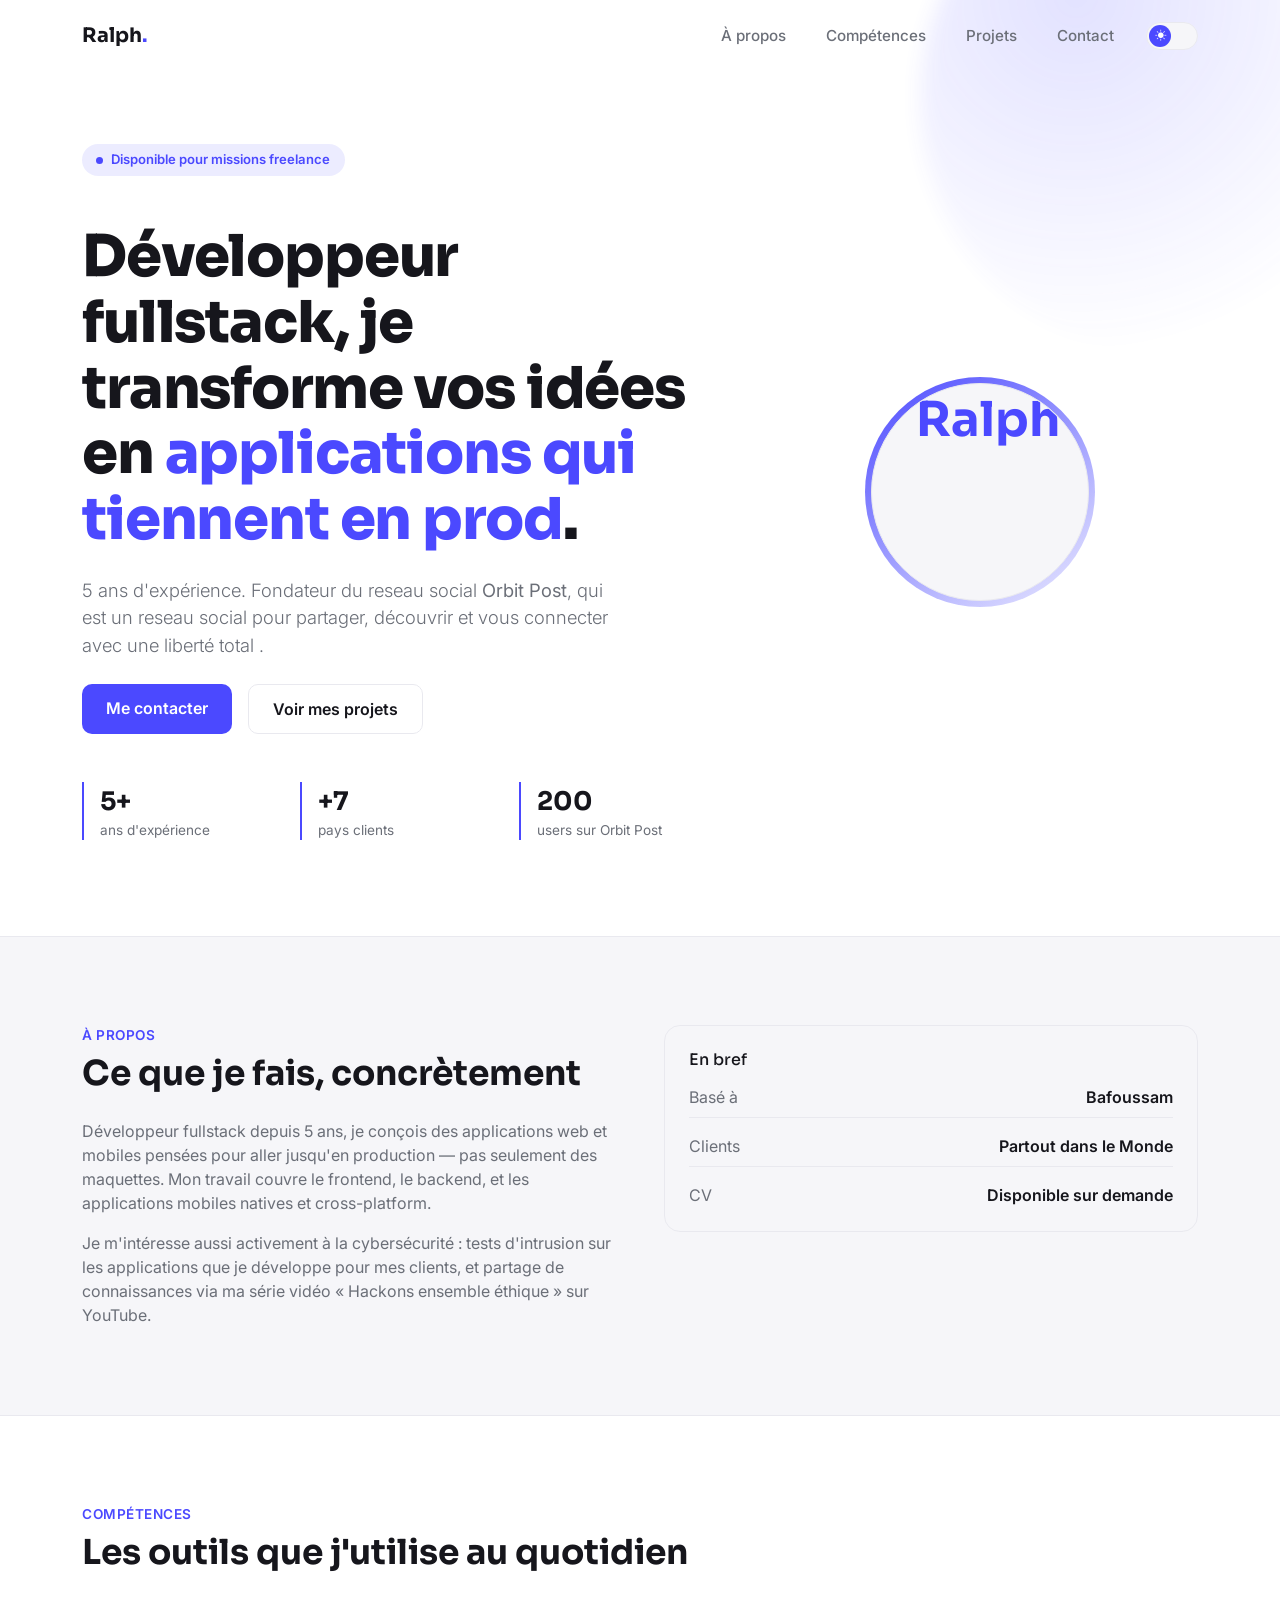
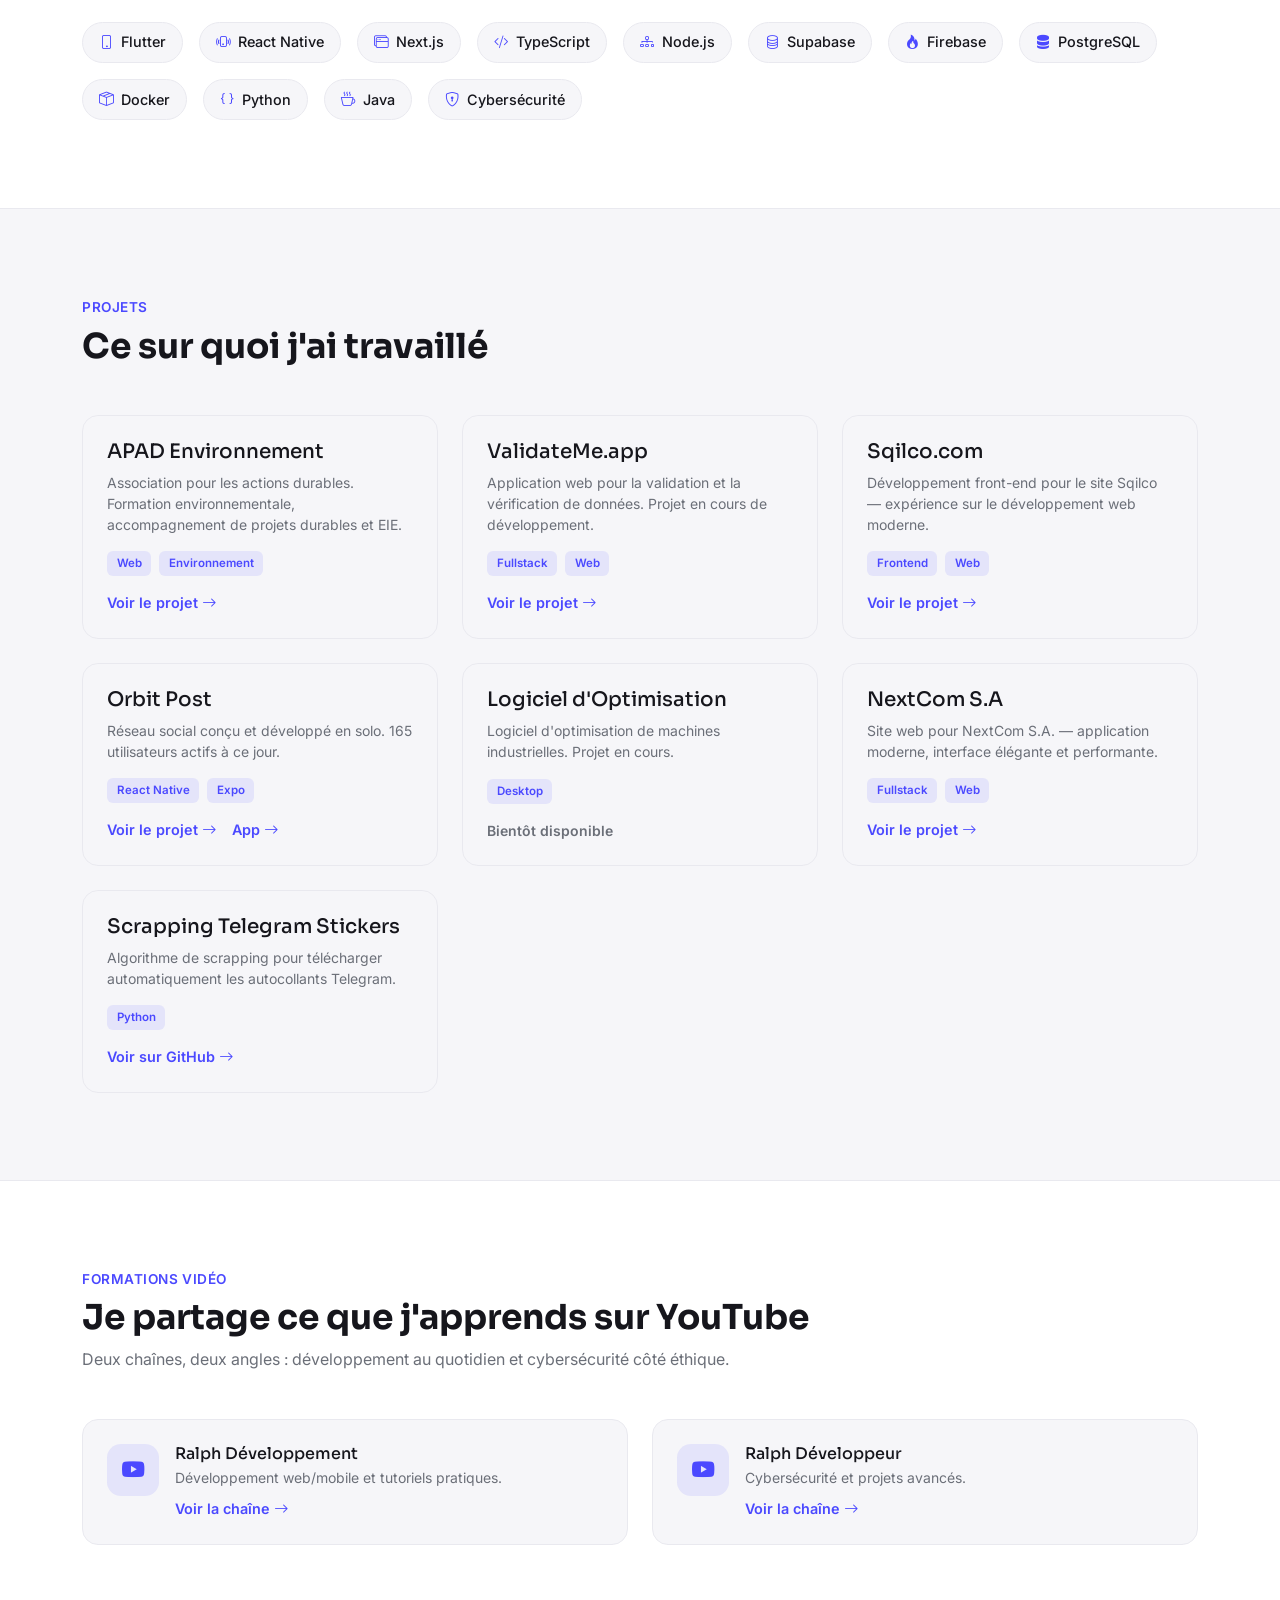
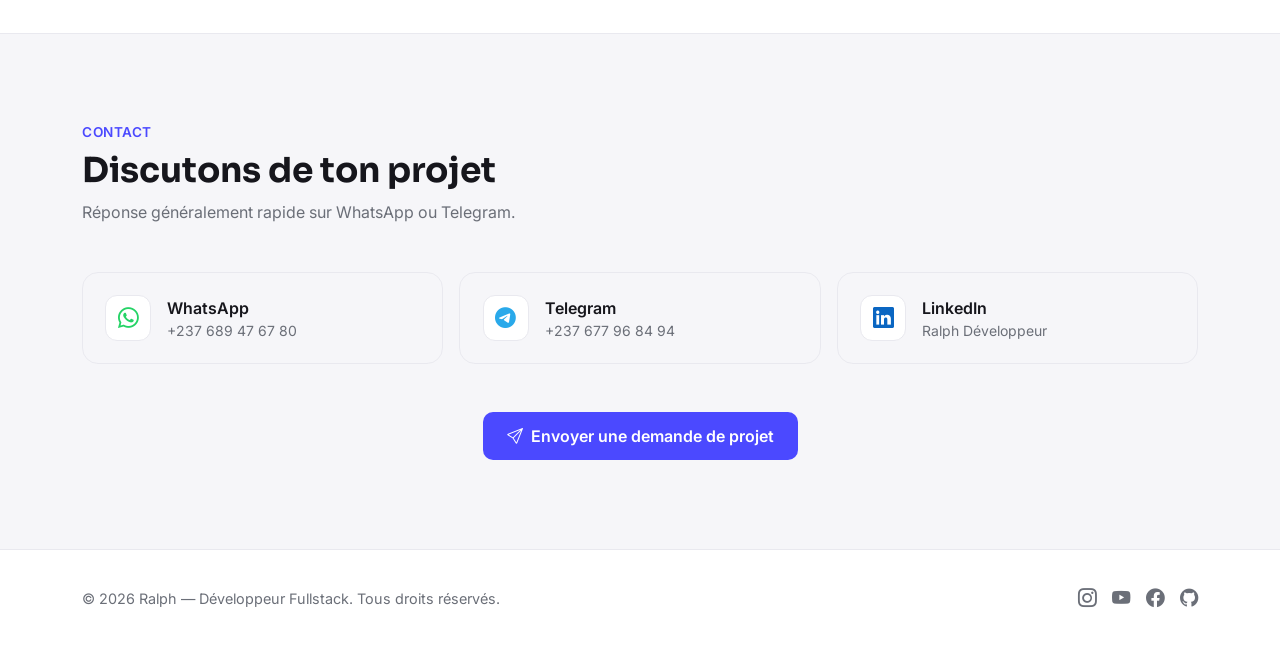
==== index.html @ c20c2f6a "mise a jour sur le SEO" ====
<!DOCTYPE html>
<html lang="fr" data-bs-theme="light">
<head>
<meta charset="UTF-8">
<meta name="viewport" content="width=device-width, initial-scale=1.0">
<title>Ralph — Développeur Fullstack Web & Mobile | Orbit Post</title>
<meta name="description" content="Développeur Fullstack, 5 ans d'expérience. Flutter, React Native, Next.js, Supabase. Fondateur du réseau social Orbit Post.">
<meta name="keywords" content="développeur fullstack Cameroun, expert Flutter, React Native developer, Orbit Post, développeur freelance Afrique">
<meta name="author" content="Ralph">

<meta name="robots" content="index, follow, max-image-preview:large, max-snippet:-1, max-video-preview:-1">
<meta name="googlebot" content="index, follow">

<link rel="canonical" href="https://ralphdeveloppeur.vercel.app">

<link rel="icon" type="image/png" href="/favicon.png">
<meta property="og:type" content="website">
<meta property="og:title" content="Ralph — Développeur Fullstack Web & Mobile">
<meta property="og:description" content="5 ans d'expérience. Flutter, React Native, Next.js, Supabase. Fondateur du reseau social orbit post .">
<meta property="og:url" content="https://ralphdeveloppeur.vercel.app">
<meta property="og:image" content="https://ralphdeveloppeur.vercel.app/images/ralph.png">
<meta property="og:locale" content="fr_FR">
<meta property="og:site_name" content="Portfolio de Ralph">

<!-- Twitter Card -->
<meta name="twitter:card" content="summary_large_image">
<meta name="twitter:title" content="Ralph — Développeur Fullstack Web & Mobile">
<meta name="twitter:description" content="5 ans d'expérience. Flutter, React Native, Next.js, Supabase.">
<meta name="twitter:image" content="https://ralphdeveloppeur.vercel.app/images/ralph.png">

<!-- Preload / preconnect déjà présents pour les polices : à garder -->

<!-- Données structurées JSON-LD -->
<script type="application/ld+json">
{
  "@context": "https://schema.org",
  "@type": "Person",
  "name": "Ralph",
  "url": "https://ralphdeveloppeur.vercel.app",
  "image": "https://ralphdeveloppeur.vercel.app/images/ralph.png",
  "jobTitle": "Développeur Fullstack Web & Mobile",
  "worksFor": {
    "@type": "Organization",
    "name": "orbit post",
    "url": "http://orbitpost.vercel.app"
  },
  "address": {
    "@type": "PostalAddress",
    "addressLocality": "Bafoussam / Yaoundé",
    "addressCountry": "CM"
  },
  "sameAs": [
    "https://www.linkedin.com/posts/ralph-d%C3%A9veloppeur-b97b18276_developpeurweb-developpeurmobile-fullstackdeveloper-activity-7407024908666421249-piiA?originalSubdomain=fr",
    "https://github.com/ralph123dev",
    "https://www.instagram.com/ralph_deveveloppeur",
    "https://www.facebook.com/share/19LJDbzBVJ/",
    "https://youtube.com/@ralphdeveloppement",
    "https://youtube.com/@ralphdeveloppeur"
  ],
  "knowsAbout": ["Flutter", "React Native", "Next.js", "Supabase", "Firebase", "Cybersécurité", "Développement mobile"]
}
</script>

<link href="https://cdn.jsdelivr.net/npm/bootstrap@5.3.3/dist/css/bootstrap.min.css" rel="stylesheet">
<link href="https://cdn.jsdelivr.net/npm/bootstrap-icons@1.11.3/font/bootstrap-icons.css" rel="stylesheet">
<link rel="preconnect" href="https://fonts.googleapis.com">
<link href="https://fonts.googleapis.com/css2?family=Sora:wght@400;600;700;800&family=Inter:wght@400;500;600&display=swap" rel="stylesheet">

<link rel="stylesheet" href="index.css">
</head>
<body>

<!-- NAVBAR -->
<nav class="navbar navbar-expand-lg fixed-top py-3" id="mainNav">
  <div class="container">
    <a class="navbar-brand" href="#accueil">Ralph<span class="dot">.</span></a>
    <button class="navbar-toggler border-0" type="button" data-bs-toggle="collapse" data-bs-target="#navMain">
      <i class="bi bi-list fs-2" style="color:var(--text)"></i>
    </button>
    <div class="collapse navbar-collapse" id="navMain">
      <ul class="navbar-nav ms-auto align-items-lg-center gap-lg-2">
        <li class="nav-item"><a class="nav-link px-3" href="#apropos">À propos</a></li>
        <li class="nav-item"><a class="nav-link px-3" href="#competences">Compétences</a></li>
        <li class="nav-item"><a class="nav-link px-3" href="#projets">Projets</a></li>
        <li class="nav-item"><a class="nav-link px-3" href="#contact">Contact</a></li>
        <li class="nav-item ms-lg-2 mt-3 mt-lg-0 d-flex align-items-center">
          <button class="theme-toggle" id="themeToggle" aria-label="Changer de thème">
            <span class="knob"><i class="bi bi-moon-stars-fill" id="knobIcon"></i></span>
          </button>
        </li>
      </ul>
    </div>
  </div>
</nav>

<!-- HERO -->
<header id="accueil" class="hero">
  <div class="hero-orb"></div>
  <div class="container position-relative">
    <div class="row align-items-center g-5">
      <div class="col-lg-7">
        <span class="eyebrow mb-4"><span class="ping"></span>Disponible pour missions freelance</span>
        <h1 class="mt-4 mb-4">Développeur fullstack, je transforme vos idées en <span class="highlight">applications qui tiennent en prod</span>.</h1>
        <p class="lead mb-4">5 ans d'expérience. Fondateur du reseau social <strong>Orbit Post</strong>, qui est un reseau social pour partager, découvrir et vous connecter avec une liberté total .</p>
        <div class="d-flex flex-wrap gap-3 mb-5">
          <a href="#contact" class="btn-accent">Me contacter</a>
          <a href="#projets" class="btn-ghost">Voir mes projets</a>
        </div>
        <div class="row g-4">
          <div class="col-4"><div class="stat"><div class="num">5+</div><div class="lbl">ans d'expérience</div></div></div>
          <div class="col-4"><div class="stat"><div class="num">+7</div><div class="lbl">pays clients</div></div></div>
          <div class="col-4"><div class="stat"><div class="num">200</div><div class="lbl">users sur Orbit Post</div></div></div>
        </div>
      </div>
      <div class="col-lg-5 text-center">
        <div class="avatar-ring">
          <div class="avatar-inner">
            <img id="profile-img" src="images/ralph.png" alt="Ralph">
            <img id="logo-img" src="images/ralph.png" alt="Logo" style="display:none;">
          </div>
        </div>
      </div>
    </div>
  </div>
</header>

<!-- APROPOS -->
<section id="apropos" class="bg-surface border-top border-bottom border-soft">
  <div class="container">
    <div class="row g-5 align-items-start">
      <div class="col-lg-6 reveal">
        <div class="eyebrow-sm mb-2">À propos</div>
        <h2 class="section-title mb-4">Ce que je fais, concrètement</h2>
        <p class="text-muted-2 mb-3">
          Développeur fullstack depuis 5 ans, je conçois des applications web et mobiles pensées pour
          aller jusqu'en production — pas seulement des maquettes. Mon travail couvre le frontend, le
          backend, et les applications mobiles natives et cross-platform.
        </p>
        <p class="text-muted-2 mb-0">
          Je m'intéresse aussi activement à la cybersécurité : tests d'intrusion sur les applications que
          je développe pour mes clients, et partage de connaissances via ma série vidéo « Hackons ensemble
          éthique » sur YouTube.
        </p>
      </div>
      <div class="col-lg-6 reveal">
        <div class="card-soft p-4">
          <h3 class="h6 mb-3 font-display">En bref</h3>
          <ul class="list-unstyled mb-0 d-flex flex-column gap-3">
            <li class="d-flex justify-content-between border-bottom border-soft pb-2"><span class="text-muted-2">Basé à</span><span class="fw-semibold">Bafoussam</span></li>
            <li class="d-flex justify-content-between border-bottom border-soft pb-2"><span class="text-muted-2">Clients</span><span class="fw-semibold">Partout dans le Monde</span></li>
            <li class="d-flex justify-content-between"><span class="text-muted-2">CV</span><span class="fw-semibold">Disponible sur demande</span></li>
          </ul>
        </div>
      </div>
    </div>
  </div>
</section>

<!-- COMPETENCES -->
<section id="competences">
  <div class="container reveal">
    <div class="eyebrow-sm mb-2">Compétences</div>
    <h2 class="section-title mb-5">Les outils que j'utilise au quotidien</h2>
    <div class="d-flex flex-wrap gap-3" id="skills-wrap"></div>
  </div>
</section>

<!-- PROJETS -->
<section id="projets" class="bg-surface border-top border-bottom border-soft">
  <div class="container">
    <div class="eyebrow-sm mb-2 reveal">Projets</div>
    <h2 class="section-title mb-5 reveal">Ce sur quoi j'ai travaillé</h2>
    <div class="row g-4" id="projects-grid"></div>
  </div>
</section>

<!-- FORMATIONS -->
<section id="formations">
  <div class="container reveal">
    <div class="eyebrow-sm mb-2">Formations vidéo</div>
    <h2 class="section-title mb-2">Je partage ce que j'apprends sur YouTube</h2>
    <p class="text-muted-2 mb-5">Deux chaînes, deux angles : développement au quotidien et cybersécurité côté éthique.</p>
    <div class="row g-4">
      <div class="col-md-6">
        <div class="card-soft p-4 d-flex flex-row gap-3">
          <div class="yt-icon"><i class="bi bi-youtube"></i></div>
          <div>
            <h3 class="h6 font-display mb-1">Ralph Développement</h3>
            <p class="text-muted-2 small mb-2">Développement web/mobile et tutoriels pratiques.</p>
            <a href="https://youtube.com/@ralphdeveloppement" target="_blank" class="proj-link">Voir la chaîne <i class="bi bi-arrow-right"></i></a>
          </div>
        </div>
      </div>
      <div class="col-md-6">
        <div class="card-soft p-4 d-flex flex-row gap-3">
          <div class="yt-icon"><i class="bi bi-youtube"></i></div>
          <div>
            <h3 class="h6 font-display mb-1">Ralph Développeur</h3>
            <p class="text-muted-2 small mb-2">Cybersécurité et projets avancés.</p>
            <a href="https://youtube.com/@ralphdeveloppeur" target="_blank" class="proj-link">Voir la chaîne <i class="bi bi-arrow-right"></i></a>
          </div>
        </div>
      </div>
    </div>
  </div>
</section>

<!-- CONTACT -->
<section id="contact" class="bg-surface border-top border-soft">
  <div class="container reveal">
    <div class="eyebrow-sm mb-2">Contact</div>
    <h2 class="section-title mb-2">Discutons de ton projet</h2>
    <p class="text-muted-2 mb-5">Réponse généralement rapide sur WhatsApp ou Telegram.</p>
    <div class="row g-3">
      <div class="col-md-4">
        <a href="https://wa.me/237689476780" target="_blank" class="contact-card text-decoration-none">
          <div class="contact-ic" style="color:#25D366"><i class="bi bi-whatsapp"></i></div>
          <div><div class="fw-semibold" style="color:var(--text)">WhatsApp</div><div class="text-muted-2 small">+237 689 47 67 80</div></div>
        </a>
      </div>
      <div class="col-md-4">
        <a href="https://t.me/+237677968494" target="_blank" class="contact-card text-decoration-none">
          <div class="contact-ic" style="color:#29A9EA"><i class="bi bi-telegram"></i></div>
          <div><div class="fw-semibold" style="color:var(--text)">Telegram</div><div class="text-muted-2 small">+237 677 96 84 94</div></div>
        </a>
      </div>
      <div class="col-md-4">
        <a href="https://www.linkedin.com/posts/ralph-d%C3%A9veloppeur-b97b18276_developpeurweb-developpeurmobile-fullstackdeveloper-activity-7407024908666421249-piiA?originalSubdomain=fr" target="_blank" class="contact-card text-decoration-none">
          <div class="contact-ic" style="color:#0A66C2"><i class="bi bi-linkedin"></i></div>
          <div><div class="fw-semibold" style="color:var(--text)">LinkedIn</div><div class="text-muted-2 small">Ralph Développeur</div></div>
        </a>
      </div>
    </div>
    <div class="text-center mt-5">
      <button class="btn-accent" data-bs-toggle="modal" data-bs-target="#modalProjet">
        <i class="bi bi-send me-2"></i>Envoyer une demande de projet
      </button>
    </div>
  </div>
</section>

<footer>
  <div class="container d-flex flex-column flex-md-row justify-content-between align-items-center gap-3">
    <div>© 2026 Ralph — Développeur Fullstack. Tous droits réservés.</div>
    <div class="d-flex gap-3">
      <a href="https://www.instagram.com/ralph_deveveloppeur" target="_blank"><i class="bi bi-instagram"></i></a>
      <a href="https://youtube.com/@ralphdeveloppement" target="_blank"><i class="bi bi-youtube"></i></a>
      <a href="https://www.facebook.com/richar.franc.2025" target="_blank"><i class="bi bi-facebook"></i></a>
      <a href="https://github.com/ralph123dev" target="_blank"><i class="bi bi-github"></i></a>
    </div>
  </div>
</footer>

<!-- MODAL: Demande de projet -->
<div class="modal fade" id="modalProjet" tabindex="-1">
  <div class="modal-dialog modal-dialog-centered">
    <div class="modal-content">
      <div class="modal-header border-soft">
        <h5 class="modal-title font-display">Demande de projet professionnel</h5>
        <button type="button" class="btn-close" data-bs-dismiss="modal"></button>
      </div>
      <form id="formProjet">
        <div class="modal-body">
          <div class="mb-3">
            <label class="form-label">Type de projet *</label>
            <select class="form-select" name="type" required>
              <option value="" selected disabled>Sélectionner…</option>
              <option>Application mobile</option>
              <option>Application web</option>
              <option>SaaS / plateforme</option>
              <option>Audit de sécurité</option>
              <option>Autre</option>
            </select>
          </div>
          <div class="mb-3">
            <label class="form-label">Nom du projet *</label>
            <input type="text" name="project_name" class="form-control" required>
          </div>
          <div class="mb-3">
            <label class="form-label">Description *</label>
            <textarea name="description" class="form-control" rows="3" required></textarea>
          </div>
          <div class="mb-3">
            <label class="form-label">Lien d'exemple (facultatif)</label>
            <input type="url" name="example_link" class="form-control" placeholder="https://">
          </div>
          <div class="row g-3">
            <div class="col-6">
              <label class="form-label">Moyen de contact *</label>
              <select class="form-select" name="contact_method" required>
                <option value="" selected disabled>Choisir…</option>
                <option value="whatsapp">WhatsApp</option>
                <option value="telegram">Telegram</option>
                <option value="facebook">Facebook</option>
                <option value="instagram">Instagram</option>
              </select>
            </div>
            <div class="col-6">
              <label class="form-label">Contact *</label>
              <input type="text" name="contact" class="form-control" required>
            </div>
          </div>
          <div class="mt-3">
            <label class="form-label">Budget (facultatif)</label>
            <input type="text" name="budget" class="form-control">
          </div>
        </div>
        <div class="modal-footer border-soft">
          <button type="submit" class="btn-accent w-100">Envoyer</button>
        </div>
      </form>
    </div>
  </div>
</div>

<!-- MODAL: succès -->
<div class="modal fade" id="modalSucces" tabindex="-1">
  <div class="modal-dialog modal-dialog-centered">
    <div class="modal-content text-center p-4">
      <div class="fs-1 mb-2" style="color:var(--accent)"><i class="bi bi-check-circle"></i></div>
      <h5 class="font-display">Information envoyée avec succès !</h5>
      <button class="btn-ghost mt-3" data-bs-dismiss="modal">Fermer</button>
    </div>
  </div>
</div>

<!-- MODAL: maintenance OrbitPost -->
<div class="modal fade" id="modalMaintenance" tabindex="-1">
  <div class="modal-dialog modal-dialog-centered">
    <div class="modal-content">
      <div class="modal-header border-soft">
        <h5 class="modal-title font-display">Application en maintenance</h5>
        <button type="button" class="btn-close" data-bs-dismiss="modal"></button>
      </div>
      <div class="modal-body">
        <p class="text-muted-2">Notre réseau social <strong style="color:var(--text)">Orbit Post</strong> est actuellement en cours de maintenance pour vous offrir une meilleure expérience.</p>
        <p class="text-muted-2 mb-0">En attendant, profite de toutes les fonctionnalités sur la version web.</p>
      </div>
      <div class="modal-footer border-soft">
        <a href="http://orbitpost.vercel.app/" target="_blank" class="btn-accent w-100">Utiliser la version web</a>
      </div>
    </div>
  </div>
</div>

<script src="https://cdn.jsdelivr.net/npm/bootstrap@5.3.3/dist/js/bootstrap.bundle.min.js"></script>
<script src="index.js"></script>
</body>
</html>
---- index.css ----
/* ============================================================
   RESET & BASE
   ============================================================ */
*,
*::before,
*::after {
  box-sizing: border-box;
}

html {
  scroll-behavior: smooth;
}

:root {
  --accent: #4b49ff;
  --accent-soft: rgba(75, 73, 255, .10);
}

[data-bs-theme="light"] {
  --bg: #ffffff;
  --surface: #f6f6f9;
  --border: #e9e9ef;
  --text: #16161c;
  --muted: #6b6f78;
}

[data-bs-theme="dark"] {
  --bg: #0f1115;
  --surface: #171a20;
  --border: #262a33;
  --text: #eef0f3;
  --muted: #9aa0ab;
  --accent: #7674ff;
  --accent-soft: rgba(118, 116, 255, .14);
}

body {
  background: var(--bg);
  color: var(--text);
  font-family: 'Inter', sans-serif;
  transition: background-color .35s ease, color .35s ease;
}

h1,
h2,
h3,
.font-display {
  font-family: 'Sora', sans-serif;
}

a {
  color: var(--accent);
  text-decoration: none;
}

.text-muted-2 {
  color: var(--muted) !important;
}

.bg-surface {
  background: var(--surface);
}

.border-soft {
  border-color: var(--border) !important;
}

::selection {
  background: var(--accent);
  color: #fff;
}

/* scrollbar aux couleurs du site (Chrome/Edge/Firefox) */
html {
  scrollbar-width: thin;
  scrollbar-color: var(--accent) transparent;
}

::-webkit-scrollbar {
  width: 10px;
}

::-webkit-scrollbar-track {
  background: transparent;
}

::-webkit-scrollbar-thumb {
  background: var(--accent);
  border-radius: 20px;
  border: 2px solid var(--bg);
}

/* reveal on scroll */
.reveal {
  opacity: 0;
  transform: translateY(18px);
  transition: opacity .6s ease, transform .6s ease;
  will-change: opacity, transform;
}

.reveal.in {
  opacity: 1;
  transform: translateY(0);
}

/* ---------- NAVBAR ---------- */
.navbar {
  background: transparent;
  transition: background-color .3s ease, box-shadow .3s ease, border-color .3s ease;
  border-bottom: 1px solid transparent;
}

.navbar.scrolled {
  background: var(--bg);
  border-bottom-color: var(--border);
  box-shadow: 0 2px 20px rgba(0, 0, 0, .04);
}

[data-bs-theme="dark"] .navbar.scrolled {
  box-shadow: 0 2px 20px rgba(0, 0, 0, .35);
}

.navbar-brand {
  font-family: 'Sora', sans-serif;
  font-weight: 700;
  color: var(--text) !important;
}

.navbar-brand .dot {
  color: var(--accent);
}

.nav-link {
  color: var(--muted) !important;
  font-weight: 500;
  font-size: .95rem;
  transition: color .2s ease;
}

.nav-link:hover {
  color: var(--text) !important;
}

/* theme toggle */
.theme-toggle {
  width: 52px;
  height: 28px;
  border-radius: 20px;
  background: var(--surface);
  border: 1px solid var(--border);
  position: relative;
  cursor: pointer;
  padding: 0;
  display: inline-flex;
  align-items: center;
  transition: background-color .3s ease;
}

.theme-toggle .knob {
  width: 22px;
  height: 22px;
  border-radius: 50%;
  background: var(--accent);
  position: absolute;
  top: 2px;
  left: 2px;
  transition: transform .3s ease;
  display: flex;
  align-items: center;
  justify-content: center;
  color: #fff;
  font-size: .7rem;
}

[data-bs-theme="dark"] .theme-toggle .knob {
  transform: translateX(24px);
}

/* ---------- HERO ---------- */
.hero {
  padding: 9rem 0 6rem;
  position: relative;
  overflow: hidden;
}

.hero-orb {
  position: absolute;
  width: 520px;
  height: 520px;
  border-radius: 50%;
  background: radial-gradient(circle at 30% 30%, var(--accent), transparent 70%);
  opacity: .16;
  top: -160px;
  right: -160px;
  filter: blur(10px);
  animation: float 10s ease-in-out infinite;
  will-change: transform;
  pointer-events: none;
}

@keyframes float {

  0%,
  100% {
    transform: translateY(0)
  }

  50% {
    transform: translateY(24px)
  }
}

.eyebrow {
  display: inline-flex;
  align-items: center;
  gap: .5rem;
  background: var(--accent-soft);
  color: var(--accent);
  font-weight: 600;
  font-size: .82rem;
  padding: .4rem .9rem;
  border-radius: 30px;
}

.eyebrow .ping {
  width: 7px;
  height: 7px;
  border-radius: 50%;
  background: var(--accent);
  animation: pulse 2s ease-in-out infinite;
}

@keyframes pulse {
  0%, 100% { opacity: 1; }
  50% { opacity: .35; }
}

.hero h1 {
  font-size: clamp(2.2rem, 5vw, 3.6rem);
  font-weight: 800;
  line-height: 1.14;
  letter-spacing: -.02em;
}

.hero .highlight {
  color: var(--accent);
}

.hero p.lead {
  color: var(--muted);
  font-size: 1.15rem;
  max-width: 48ch;
}

.avatar-ring {
  width: 230px;
  height: 230px;
  border-radius: 50%;
  margin: 0 auto;
  background: linear-gradient(145deg, var(--accent), var(--accent-soft));
  display: flex;
  align-items: center;
  justify-content: center;
  padding: 6px;
}

.avatar-inner {
  width: 100%;
  height: 100%;
  border-radius: 50%;
  background: var(--surface);
  display: flex;
  align-items: center;
  justify-content: center;
  font-family: 'Sora', sans-serif;
  font-size: 3rem;
  font-weight: 700;
  color: var(--accent);
  border: 1px solid var(--border);
  overflow: hidden;
}

.avatar-inner img {
  width: 100%;
  height: 100%;
  border-radius: 50%;
  object-fit: cover;
  display: block;
}

.btn-accent {
  background: var(--accent);
  border: none;
  color: #fff;
  font-weight: 600;
  padding: .75rem 1.5rem;
  border-radius: 10px;
  transition: filter .2s ease, transform .2s ease;
}

.btn-accent:hover {
  filter: brightness(1.08);
  color: #fff;
  transform: translateY(-1px);
}

.btn-accent:active {
  transform: translateY(0);
  filter: brightness(0.96);
}

.btn-ghost {
  background: transparent;
  border: 1px solid var(--border);
  color: var(--text);
  font-weight: 600;
  padding: .75rem 1.5rem;
  border-radius: 10px;
  transition: border-color .2s ease, color .2s ease;
}

.btn-ghost:hover {
  border-color: var(--accent);
  color: var(--accent);
}

/* ---------- SECTIONS ---------- */
section {
  padding: 5.5rem 0;
}

.eyebrow-sm {
  color: var(--accent);
  font-weight: 600;
  font-size: .85rem;
  letter-spacing: .04em;
  text-transform: uppercase;
}

.section-title {
  font-size: clamp(1.6rem, 3vw, 2.15rem);
  font-weight: 700;
}

.stat {
  border-left: 2px solid var(--accent);
  padding-left: 1rem;
}

.stat .num {
  font-family: 'Sora', sans-serif;
  font-size: 1.6rem;
  font-weight: 700;
}

.stat .lbl {
  color: var(--muted);
  font-size: .85rem;
}

.card-soft {
  background: var(--surface);
  border: 1px solid var(--border);
  border-radius: 16px;
  transition: transform .25s ease, box-shadow .25s ease, border-color .25s ease;
}

.card-soft:hover {
  transform: translateY(-4px);
  box-shadow: 0 14px 30px rgba(0, 0, 0, .06);
  border-color: var(--accent);
}

[data-bs-theme="dark"] .card-soft:hover {
  box-shadow: 0 14px 30px rgba(0, 0, 0, .3);
}

.skill-pill {
  display: inline-flex;
  align-items: center;
  gap: .5rem;
  background: var(--surface);
  border: 1px solid var(--border);
  padding: .55rem 1rem;
  border-radius: 30px;
  font-size: .9rem;
  font-weight: 500;
  transition: border-color .2s ease;
}

.skill-pill:hover {
  border-color: var(--accent);
}

.skill-pill i {
  color: var(--accent);
}

.proj-tag {
  font-size: .72rem;
  font-weight: 600;
  color: var(--accent);
  background: var(--accent-soft);
  padding: .25rem .6rem;
  border-radius: 6px;
}

.proj-link {
  font-weight: 600;
  font-size: .9rem;
}

.proj-link i {
  transition: transform .2s ease;
}

.proj-link:hover i {
  transform: translateX(3px);
}

.yt-icon {
  width: 52px;
  height: 52px;
  border-radius: 14px;
  background: var(--accent-soft);
  display: flex;
  align-items: center;
  justify-content: center;
  color: var(--accent);
  font-size: 1.4rem;
  flex-shrink: 0;
}

.contact-card {
  background: var(--surface);
  border: 1px solid var(--border);
  border-radius: 16px;
  padding: 1.4rem;
  display: flex;
  align-items: center;
  gap: 1rem;
  transition: border-color .2s ease, transform .2s ease;
}

.contact-card:hover {
  border-color: var(--accent);
  transform: translateY(-3px);
}

.contact-ic {
  width: 46px;
  height: 46px;
  border-radius: 12px;
  display: flex;
  align-items: center;
  justify-content: center;
  font-size: 1.3rem;
  background: var(--bg);
  border: 1px solid var(--border);
  flex-shrink: 0;
}

footer {
  border-top: 1px solid var(--border);
  padding: 2.2rem 0;
  color: var(--muted);
  font-size: .9rem;
}

footer a {
  color: var(--muted);
  font-size: 1.15rem;
  transition: color .2s ease;
}

footer a:hover {
  color: var(--accent);
}

.modal-content {
  background: var(--bg);
  border: 1px solid var(--border);
  color: var(--text);
  border-radius: 16px;
}

.form-control,
.form-select {
  background: var(--surface);
  border: 1px solid var(--border);
  color: var(--text);
}

.form-control:focus,
.form-select:focus {
  background: var(--surface);
  color: var(--text);
  border-color: var(--accent);
  box-shadow: 0 0 0 .2rem var(--accent-soft);
}

.form-label {
  font-weight: 600;
  font-size: .88rem;
}

:focus-visible {
  outline: 2px solid var(--accent);
  outline-offset: 2px;
}

/* ---------- RESPONSIVE ---------- */
@media (max-width: 767.98px) {
  .hero {
    padding: 6.5rem 0 4rem;
    text-align: center;
  }

  .hero p.lead {
    max-width: none;
    margin-left: auto;
    margin-right: auto;
  }

  section {
    padding: 3.5rem 0;
  }

  .avatar-ring {
    width: 170px;
    height: 170px;
  }

  .avatar-inner {
    font-size: 2.2rem;
  }
}

@media (prefers-reduced-motion: reduce) {
  html {
    scroll-behavior: auto;
  }

  .hero-orb,
  .eyebrow .ping {
    animation: none;
  }

  .reveal {
    transition: none;
    opacity: 1;
    transform: none;
  }

  .card-soft,
  .contact-card,
  .btn-accent,
  .btn-accent:hover {
    transition: none;
    transform: none !important;
  }
}
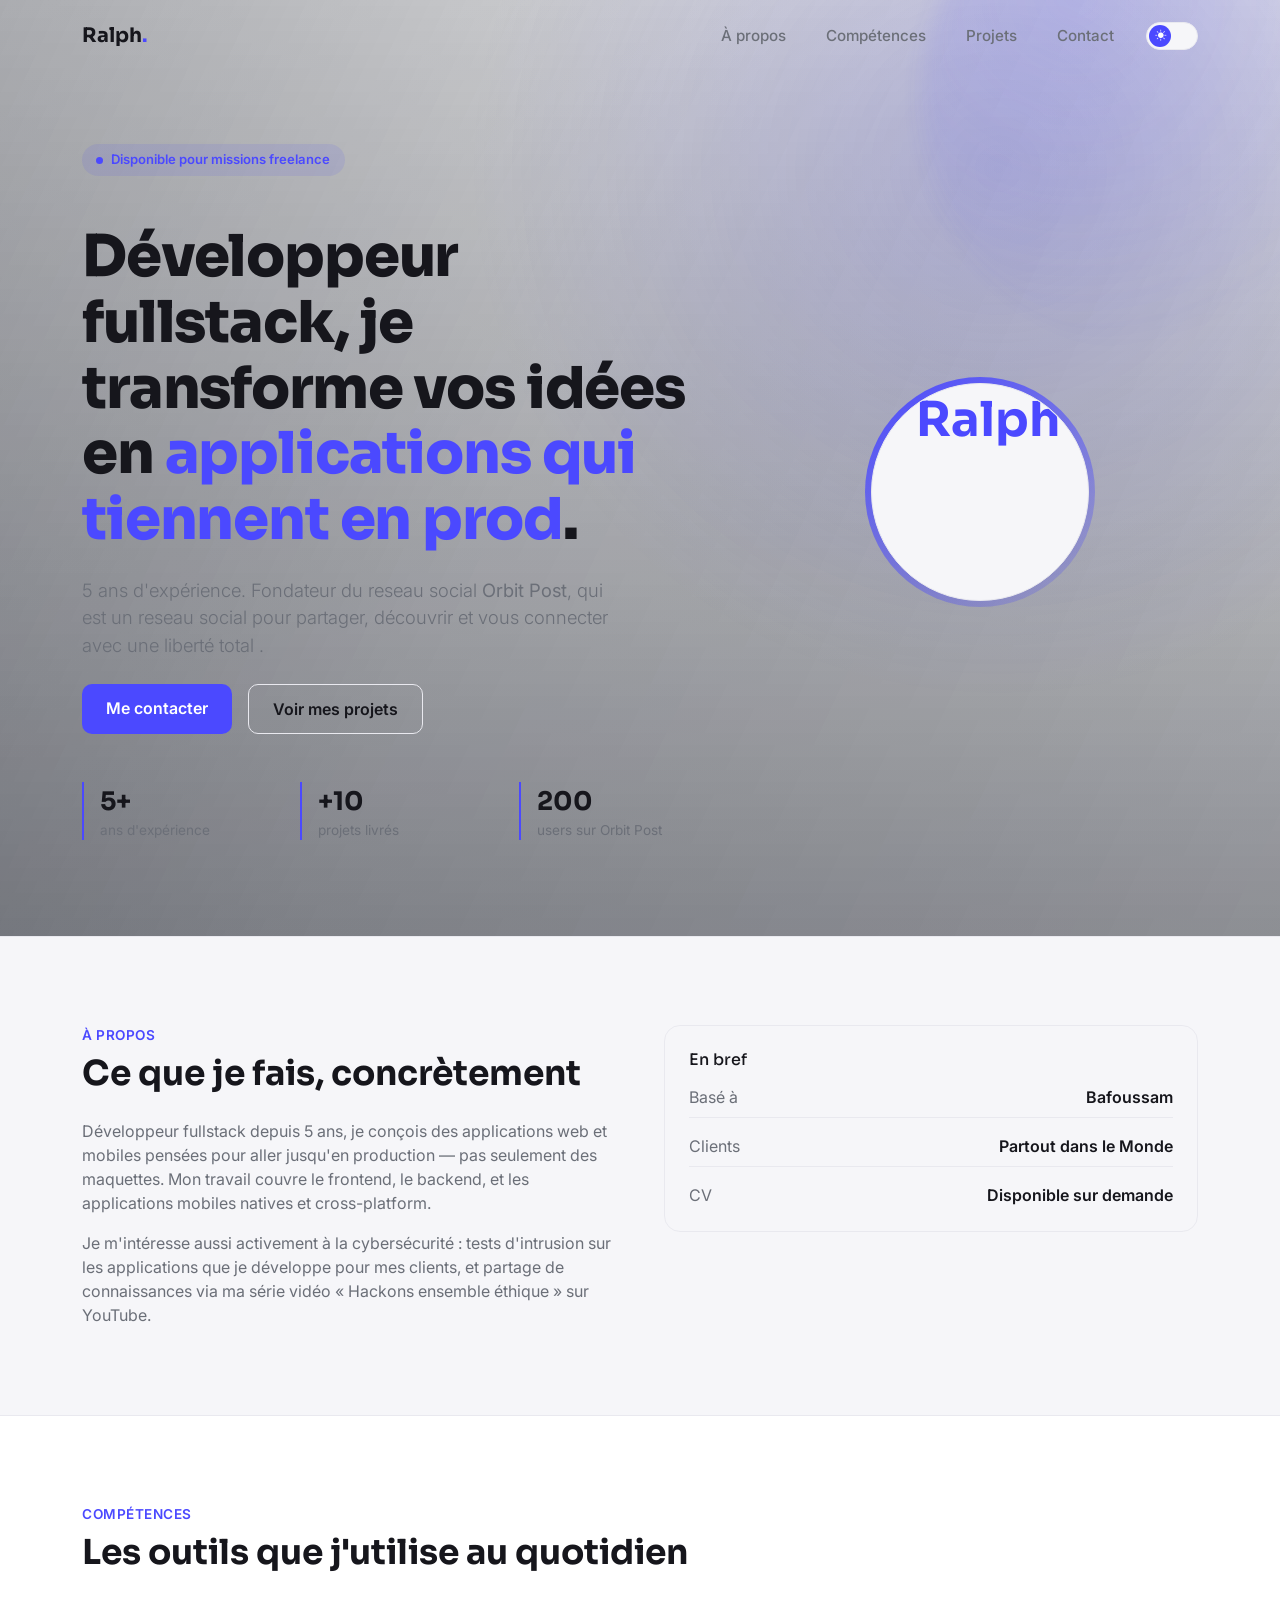
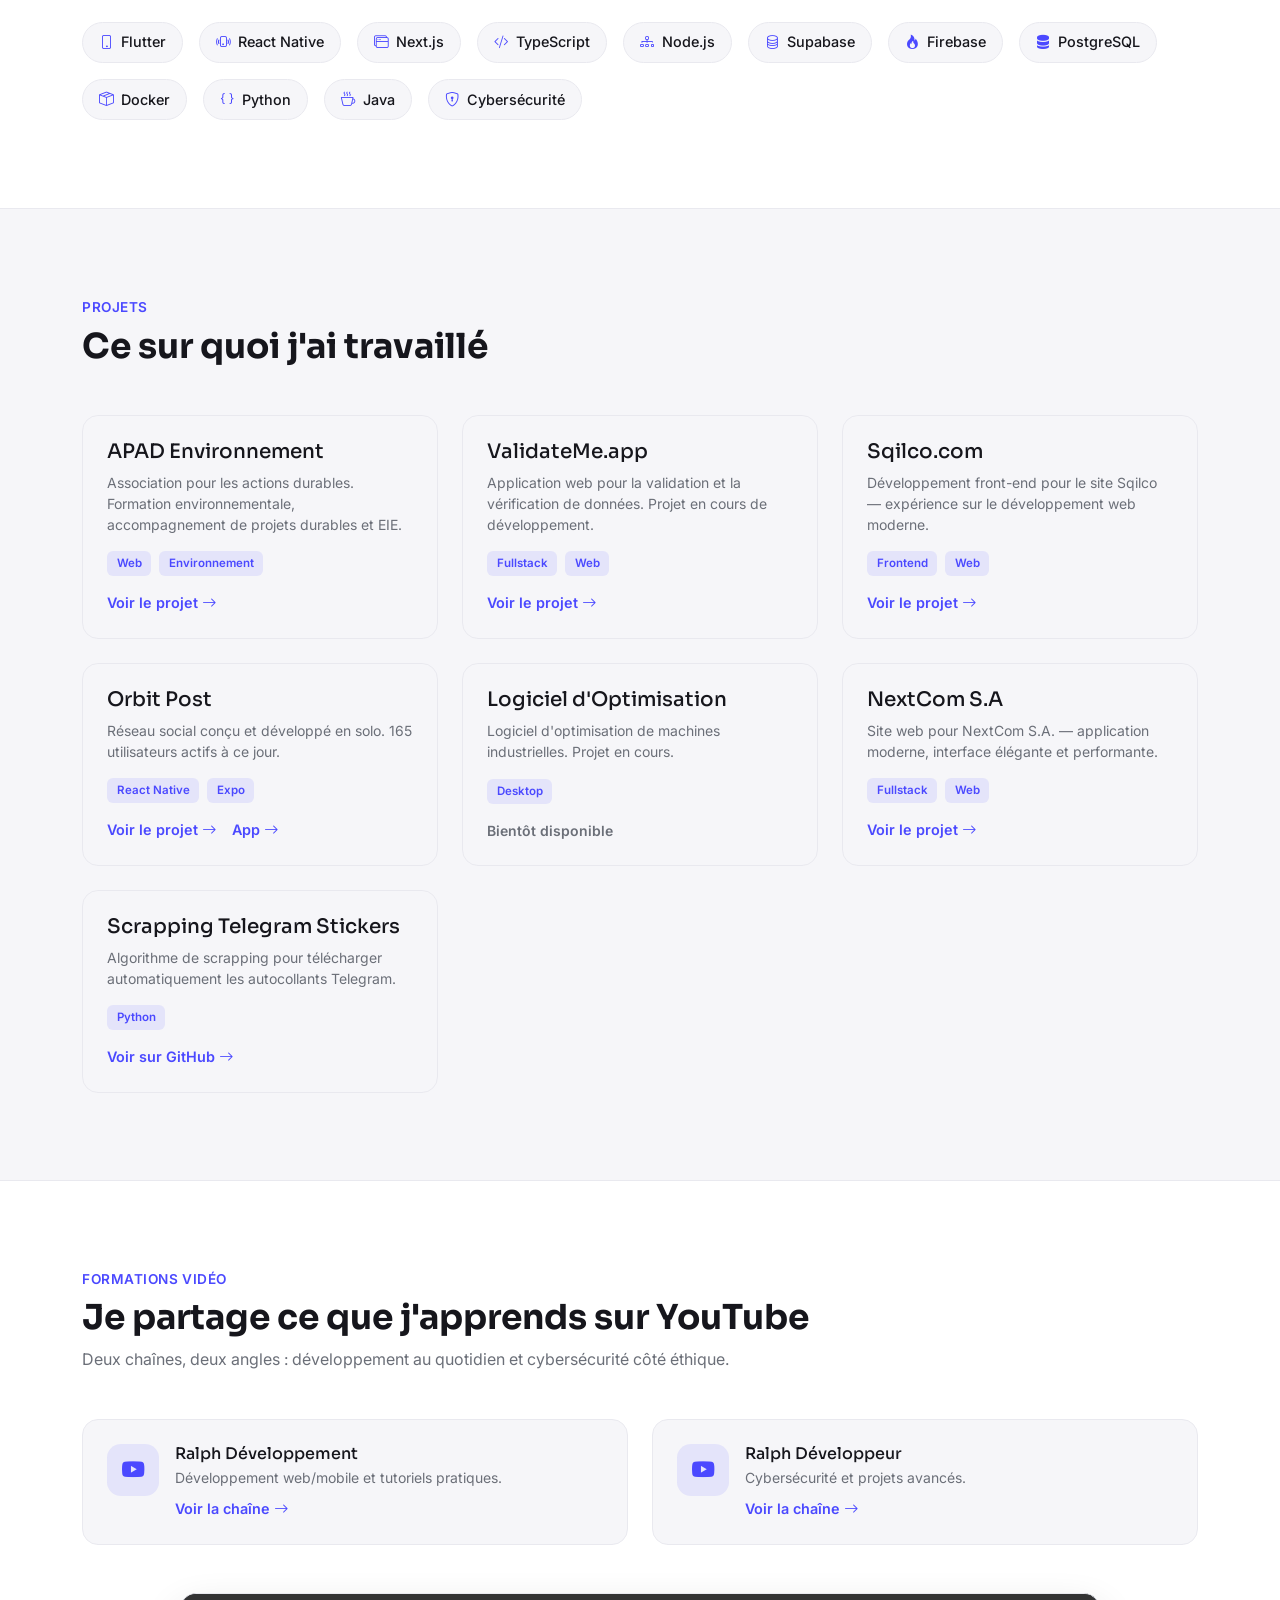
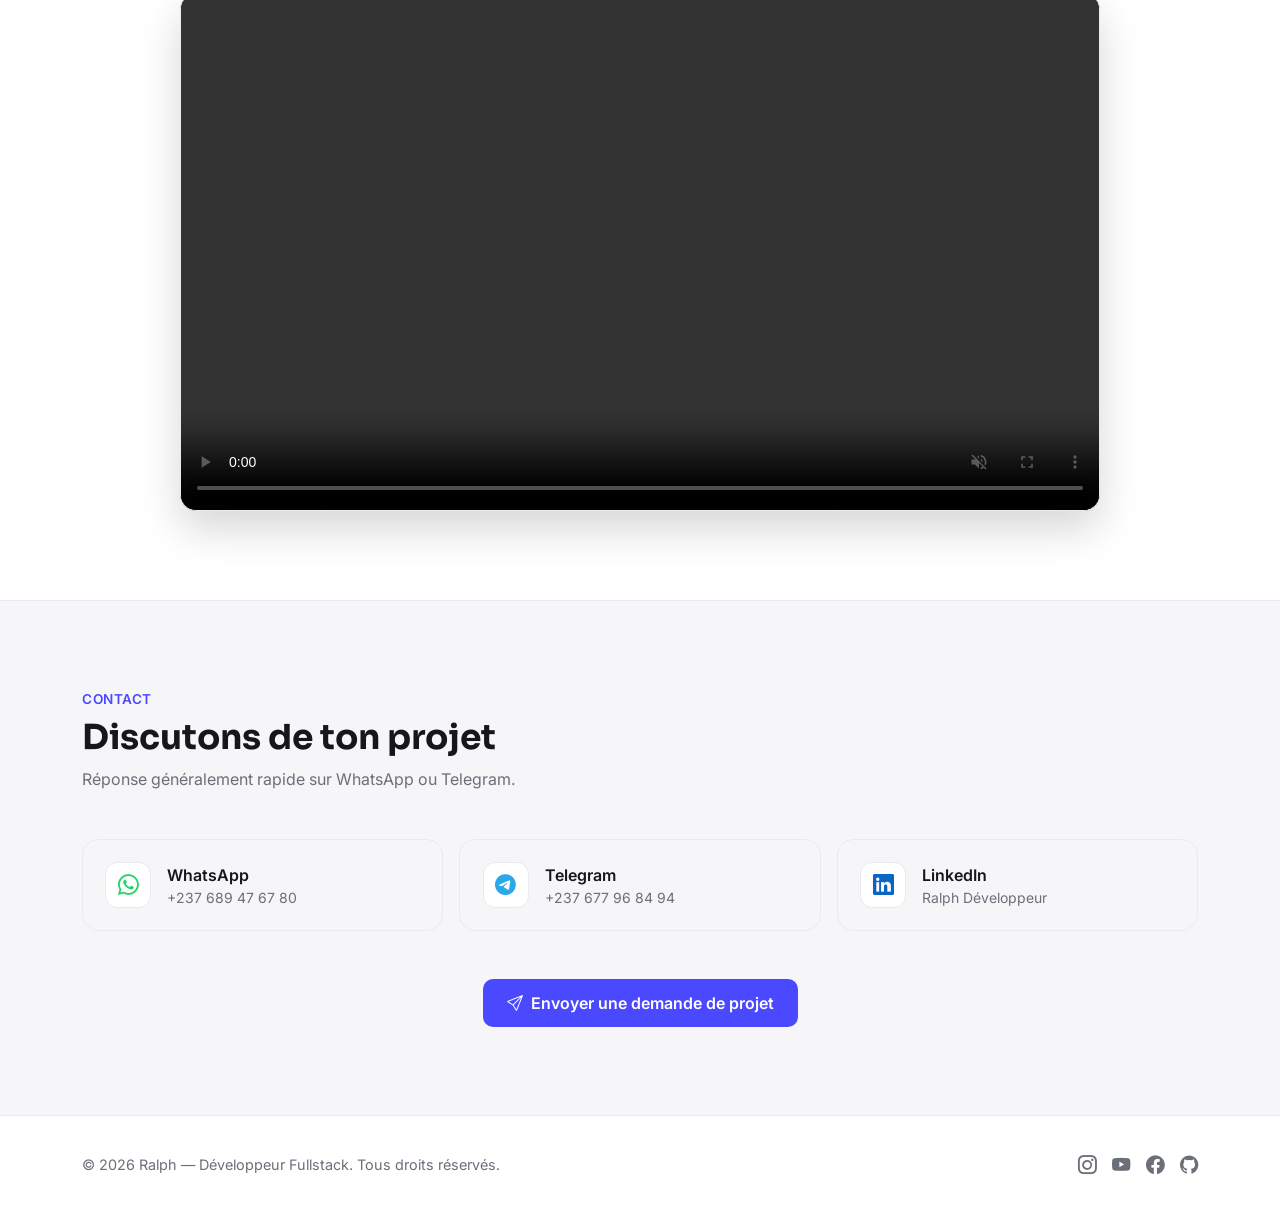
==== commit 6b02735d: "mise a jour d'une video" ====
--- a/index.html
+++ b/index.html
@@ -4,6 +4,7 @@
 <meta charset="UTF-8">
 <meta name="viewport" content="width=device-width, initial-scale=1.0">
 <title>Ralph — Développeur Fullstack Web & Mobile | Orbit Post</title>
+<link rel="shortcut icon" href="images/logo.png" type="image/x-icon">
 <meta name="description" content="Développeur Fullstack, 5 ans d'expérience. Flutter, React Native, Next.js, Supabase. Fondateur du réseau social Orbit Post.">
 <meta name="keywords" content="développeur fullstack Cameroun, expert Flutter, React Native developer, Orbit Post, développeur freelance Afrique">
 <meta name="author" content="Ralph">
@@ -22,15 +23,15 @@
 <meta property="og:locale" content="fr_FR">
 <meta property="og:site_name" content="Portfolio de Ralph">
 
-<!-- Twitter Card -->
+
 <meta name="twitter:card" content="summary_large_image">
 <meta name="twitter:title" content="Ralph — Développeur Fullstack Web & Mobile">
 <meta name="twitter:description" content="5 ans d'expérience. Flutter, React Native, Next.js, Supabase.">
 <meta name="twitter:image" content="https://ralphdeveloppeur.vercel.app/images/ralph.png">
 
-<!-- Preload / preconnect déjà présents pour les polices : à garder -->
-
-<!-- Données structurées JSON-LD -->
+
+
+
 <script type="application/ld+json">
 {
   "@context": "https://schema.org",
@@ -70,7 +71,7 @@
 </head>
 <body>
 
-<!-- NAVBAR -->
+
 <nav class="navbar navbar-expand-lg fixed-top py-3" id="mainNav">
   <div class="container">
     <a class="navbar-brand" href="#accueil">Ralph<span class="dot">.</span></a>
@@ -93,8 +94,12 @@
   </div>
 </nav>
 
-<!-- HERO -->
+
 <header id="accueil" class="hero">
+  <video class="hero-video" autoplay muted loop playsinline aria-hidden="true">
+    <source src="images/ralph_vide.mp4" type="video/mp4">
+  </video>
+  <div class="hero-mist" aria-hidden="true"></div>
   <div class="hero-orb"></div>
   <div class="container position-relative">
     <div class="row align-items-center g-5">
@@ -107,9 +112,9 @@
           <a href="#projets" class="btn-ghost">Voir mes projets</a>
         </div>
         <div class="row g-4">
-          <div class="col-4"><div class="stat"><div class="num">5+</div><div class="lbl">ans d'expérience</div></div></div>
-          <div class="col-4"><div class="stat"><div class="num">+7</div><div class="lbl">pays clients</div></div></div>
-          <div class="col-4"><div class="stat"><div class="num">200</div><div class="lbl">users sur Orbit Post</div></div></div>
+          <div class="col-4"><div class="stat"><div class="num counter" data-target="5" data-suffix="+">0</div><div class="lbl">ans d'expérience</div></div></div>
+          <div class="col-4"><div class="stat"><div class="num counter" data-target="10" data-prefix="+">0</div><div class="lbl">projets livrés</div></div></div>
+          <div class="col-4"><div class="stat"><div class="num counter" data-target="200">0</div><div class="lbl">users sur Orbit Post</div></div></div>
         </div>
       </div>
       <div class="col-lg-5 text-center">
@@ -124,7 +129,7 @@
   </div>
 </header>
 
-<!-- APROPOS -->
+
 <section id="apropos" class="bg-surface border-top border-bottom border-soft">
   <div class="container">
     <div class="row g-5 align-items-start">
@@ -156,7 +161,7 @@
   </div>
 </section>
 
-<!-- COMPETENCES -->
+
 <section id="competences">
   <div class="container reveal">
     <div class="eyebrow-sm mb-2">Compétences</div>
@@ -165,7 +170,7 @@
   </div>
 </section>
 
-<!-- PROJETS -->
+
 <section id="projets" class="bg-surface border-top border-bottom border-soft">
   <div class="container">
     <div class="eyebrow-sm mb-2 reveal">Projets</div>
@@ -174,7 +179,7 @@
   </div>
 </section>
 
-<!-- FORMATIONS -->
+
 <section id="formations">
   <div class="container reveal">
     <div class="eyebrow-sm mb-2">Formations vidéo</div>
@@ -202,10 +207,16 @@
         </div>
       </div>
     </div>
-  </div>
-</section>
-
-<!-- CONTACT -->
+    <div class="youtube-video-wrap mt-5">
+      <video id="youtubeVideo" class="youtube-video" autoplay muted loop playsinline controls preload="metadata">
+        <source src="images/ralph_vide.mp4" type="video/mp4">
+        Votre navigateur ne prend pas en charge la lecture vidéo.
+      </video>
+    </div>
+  </div>
+</section>
+
+
 <section id="contact" class="bg-surface border-top border-soft">
   <div class="container reveal">
     <div class="eyebrow-sm mb-2">Contact</div>
@@ -251,7 +262,7 @@
   </div>
 </footer>
 
-<!-- MODAL: Demande de projet -->
+
 <div class="modal fade" id="modalProjet" tabindex="-1">
   <div class="modal-dialog modal-dialog-centered">
     <div class="modal-content">
@@ -313,7 +324,7 @@
   </div>
 </div>
 
-<!-- MODAL: succès -->
+
 <div class="modal fade" id="modalSucces" tabindex="-1">
   <div class="modal-dialog modal-dialog-centered">
     <div class="modal-content text-center p-4">
@@ -324,7 +335,7 @@
   </div>
 </div>
 
-<!-- MODAL: maintenance OrbitPost -->
+
 <div class="modal fade" id="modalMaintenance" tabindex="-1">
   <div class="modal-dialog modal-dialog-centered">
     <div class="modal-content">
@@ -343,6 +354,7 @@
   </div>
 </div>
 
+
 <script src="https://cdn.jsdelivr.net/npm/bootstrap@5.3.3/dist/js/bootstrap.bundle.min.js"></script>
 <script src="index.js"></script>
 </body>
--- a/index.css
+++ b/index.css
@@ -1,6 +1,3 @@
-/* ============================================================
-   RESET & BASE
-   ============================================================ */
 *,
 *::before,
 *::after {
@@ -176,11 +173,50 @@
   transform: translateX(24px);
 }
 
-/* ---------- HERO ---------- */
+
 .hero {
   padding: 9rem 0 6rem;
   position: relative;
   overflow: hidden;
+  isolation: isolate;
+}
+
+.hero-video,
+.hero-mist {
+  position: absolute;
+  inset: 0;
+  width: 100%;
+  height: 100%;
+  pointer-events: none;
+}
+
+.hero-video {
+  z-index: -2;
+  object-fit: cover;
+  object-position: center;
+  opacity: .62;
+  filter: saturate(.85) contrast(1.05);
+}
+
+.hero-mist {
+  z-index: -1;
+  background:
+    linear-gradient(115deg, rgba(8, 12, 24, .34) 0%, rgba(8, 12, 24, .18) 42%, rgba(8, 12, 24, .08) 100%),
+    radial-gradient(circle at 78% 18%, rgba(75, 73, 255, .22), transparent 42%),
+    linear-gradient(180deg, rgba(255, 255, 255, .12), rgba(8, 12, 24, .42));
+  backdrop-filter: blur(7px);
+  -webkit-backdrop-filter: blur(7px);
+}
+
+[data-bs-theme="dark"] .hero-video {
+  opacity: .5;
+}
+
+[data-bs-theme="dark"] .hero-mist {
+  background:
+    linear-gradient(115deg, rgba(5, 8, 16, .9) 0%, rgba(5, 8, 16, .68) 45%, rgba(5, 8, 16, .36) 100%),
+    radial-gradient(circle at 78% 18%, rgba(118, 116, 255, .25), transparent 42%),
+    linear-gradient(180deg, rgba(5, 8, 16, .42), rgba(5, 8, 16, .9));
 }
 
 .hero-orb {
@@ -324,7 +360,7 @@
   color: var(--accent);
 }
 
-/* ---------- SECTIONS ---------- */
+
 section {
   padding: 5.5rem 0;
 }
@@ -431,6 +467,24 @@
   flex-shrink: 0;
 }
 
+.youtube-video-wrap {
+  max-width: 920px;
+  margin-left: auto;
+  margin-right: auto;
+  border: 1px solid var(--border);
+  border-radius: 16px;
+  overflow: hidden;
+  background: #080c18;
+  box-shadow: 0 18px 40px rgba(0, 0, 0, .16);
+}
+
+.youtube-video {
+  display: block;
+  width: 100%;
+  aspect-ratio: 16 / 9;
+  object-fit: cover;
+}
+
 .contact-card {
   background: var(--surface);
   border: 1px solid var(--border);
@@ -509,7 +563,7 @@
   outline-offset: 2px;
 }
 
-/* ---------- RESPONSIVE ---------- */
+
 @media (max-width: 767.98px) {
   .hero {
     padding: 6.5rem 0 4rem;
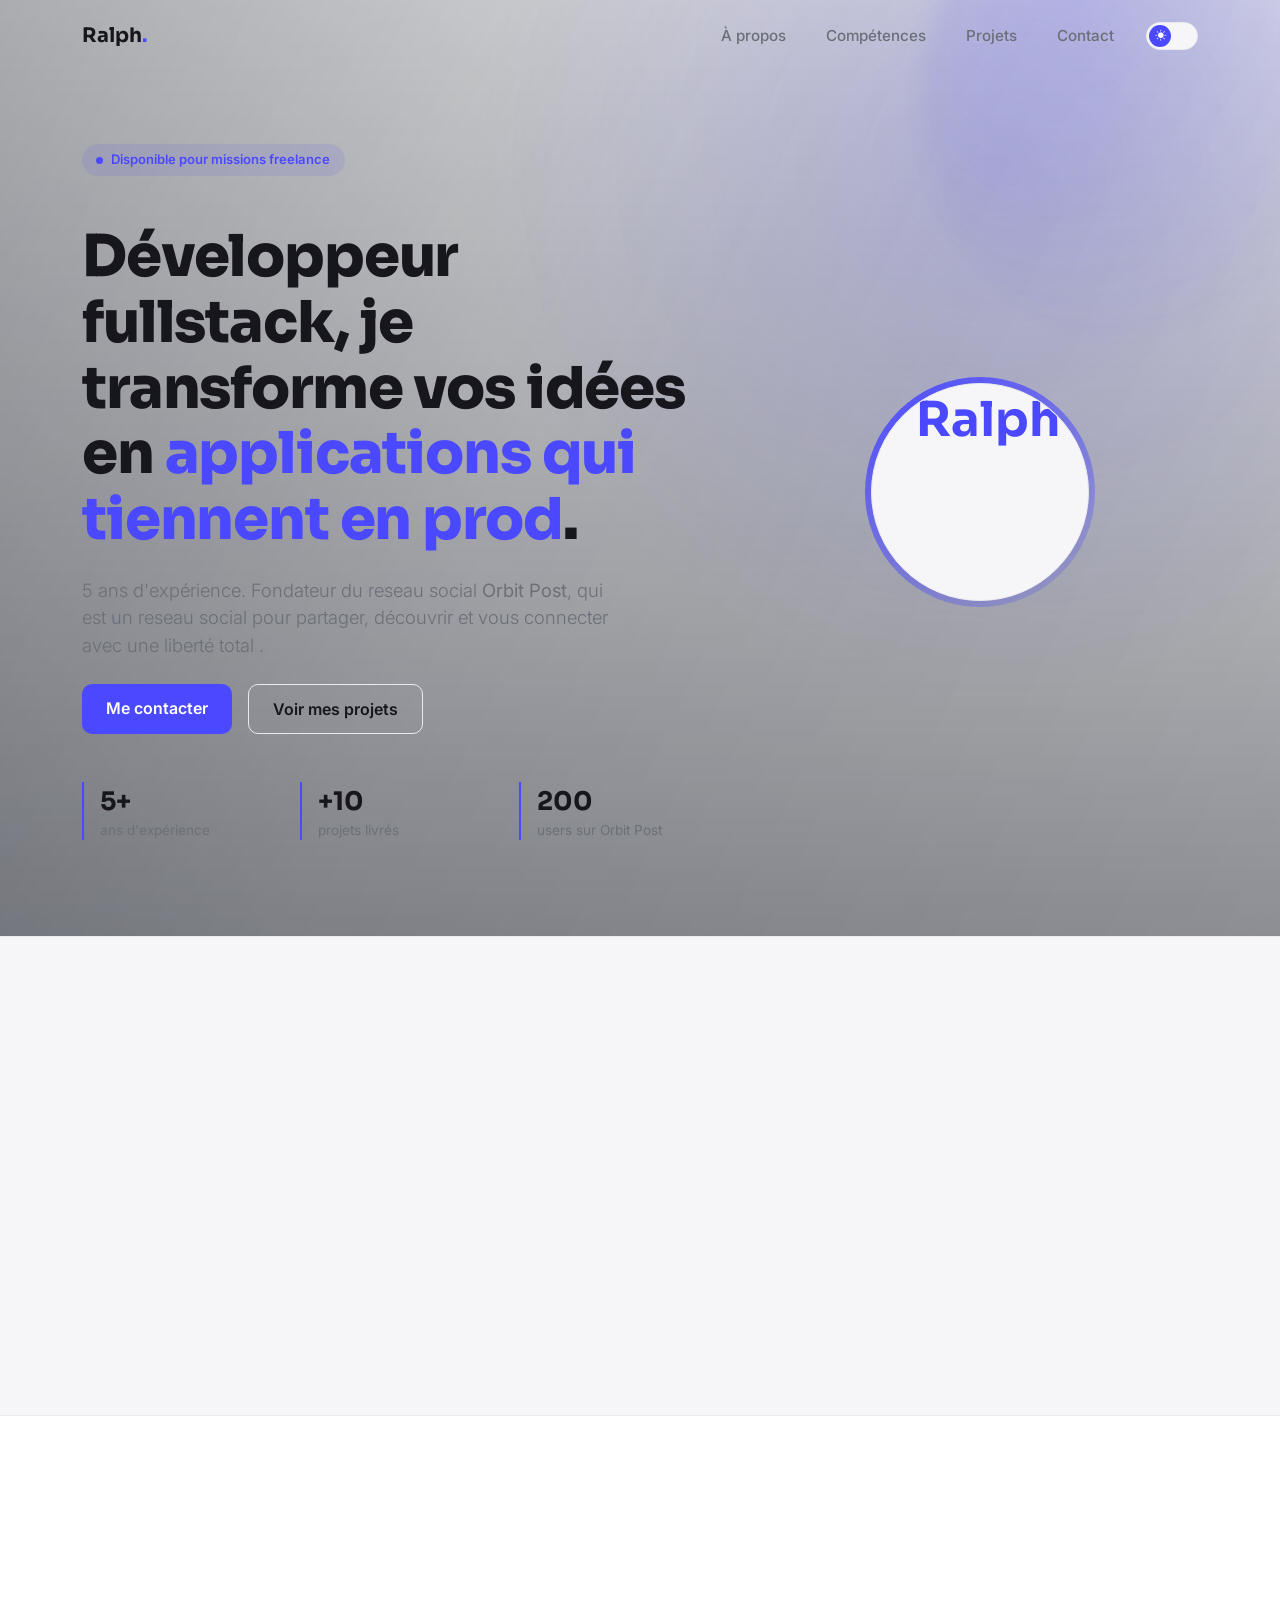
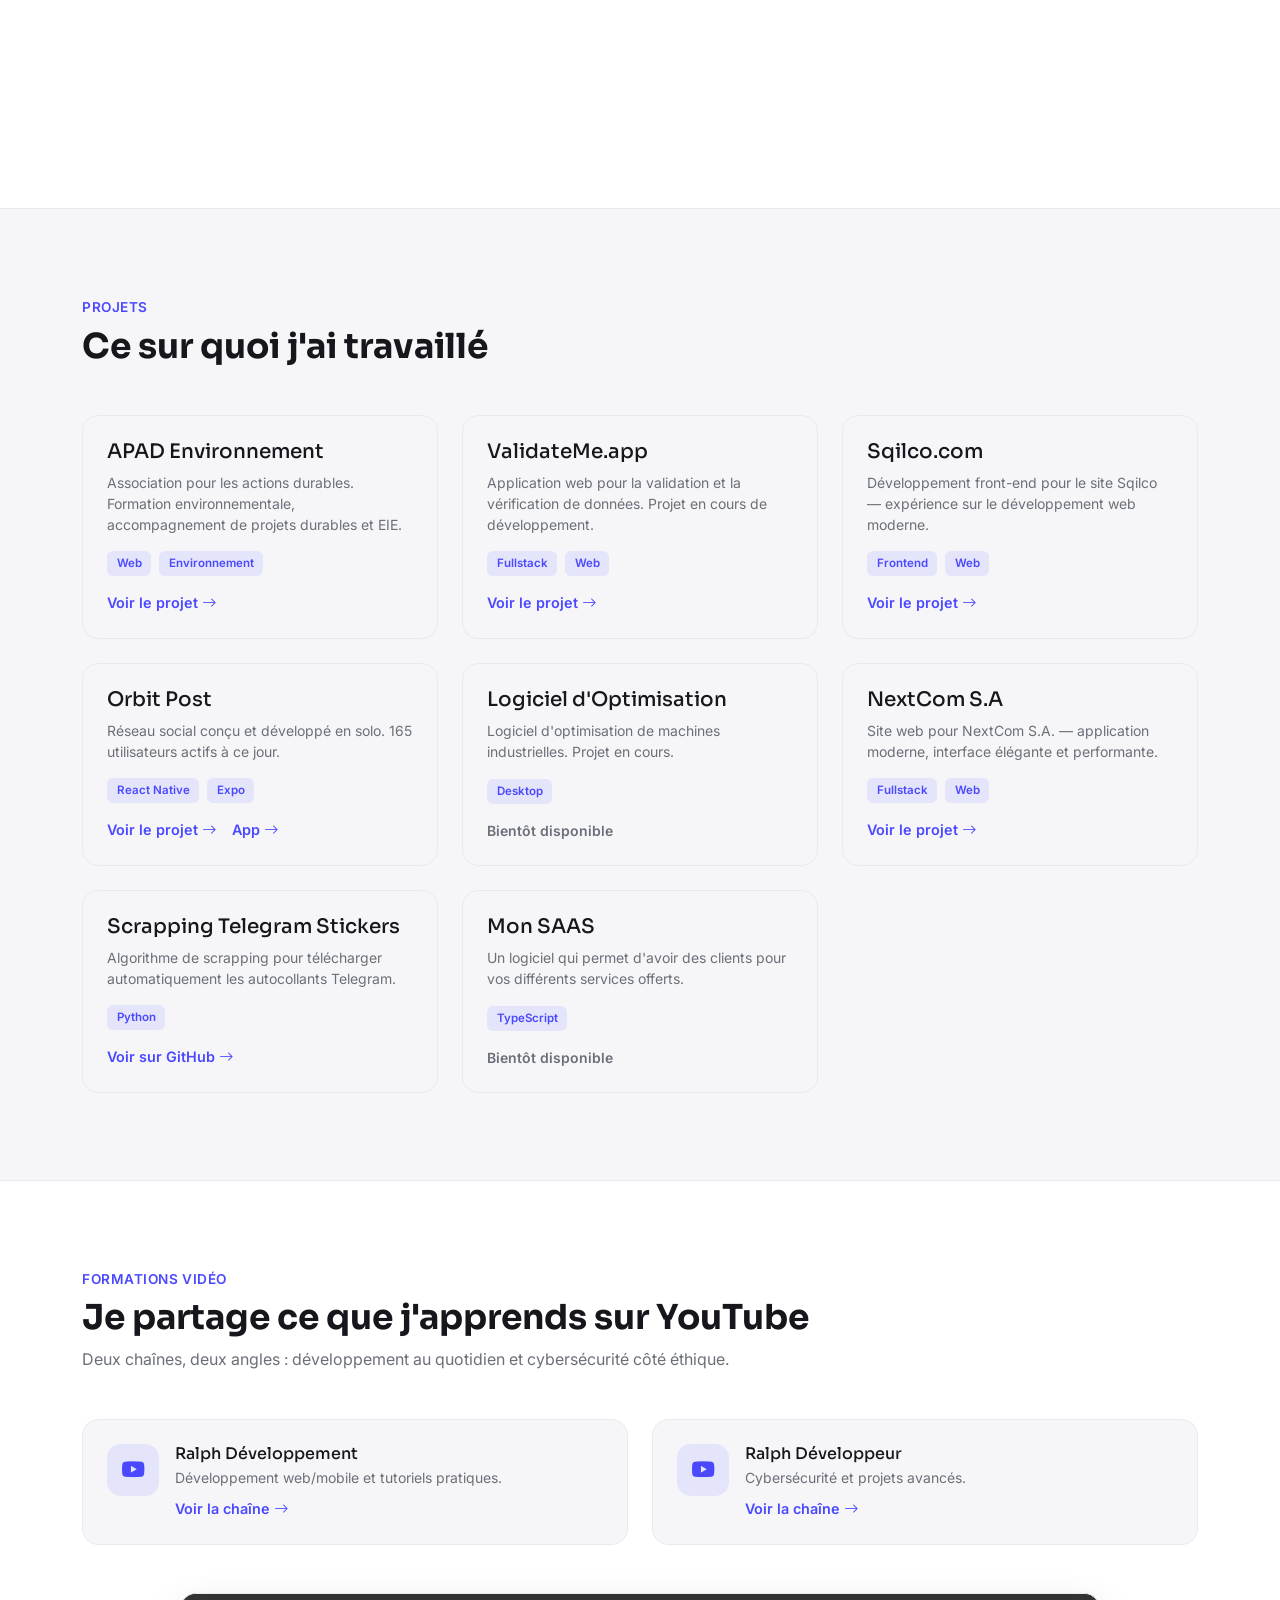
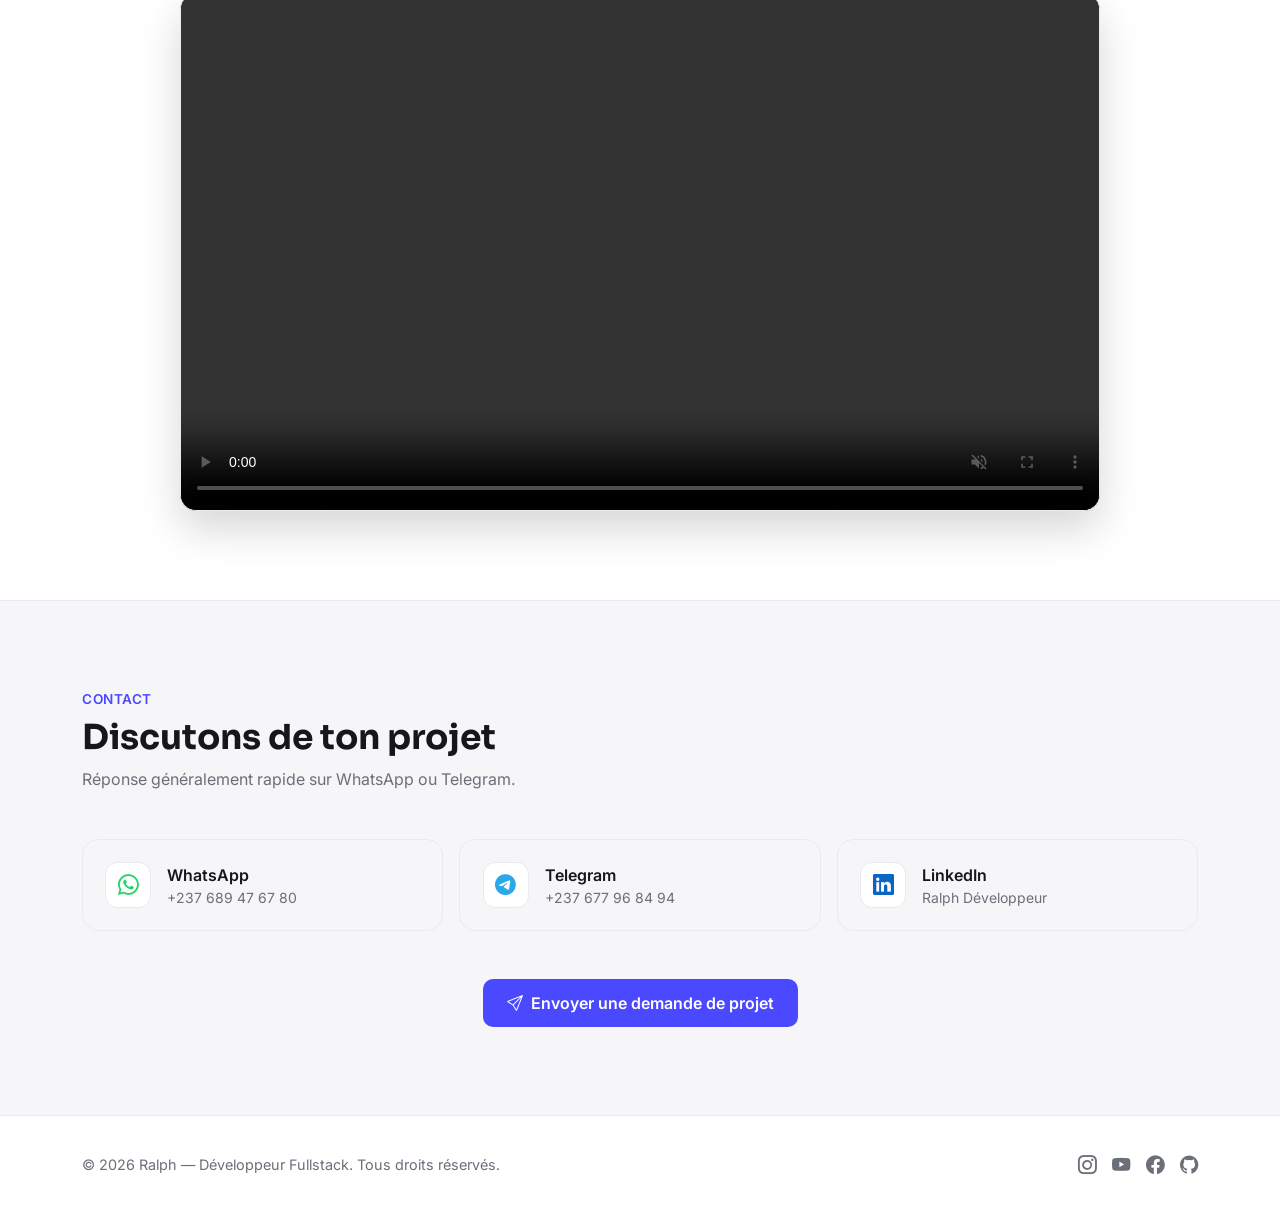
==== commit 0b107410: "mise ajour et ajout de mon saas" ====
--- a/index.html
+++ b/index.html
@@ -289,7 +289,7 @@
           </div>
           <div class="mb-3">
             <label class="form-label">Description *</label>
-            <textarea name="description" class="form-control" rows="3" required></textarea>
+            <textarea name="description" class="form-control" rows="3" required placeholder="Mettez une desciption de votre projet"></textarea>
           </div>
           <div class="mb-3">
             <label class="form-label">Lien d'exemple (facultatif)</label>
